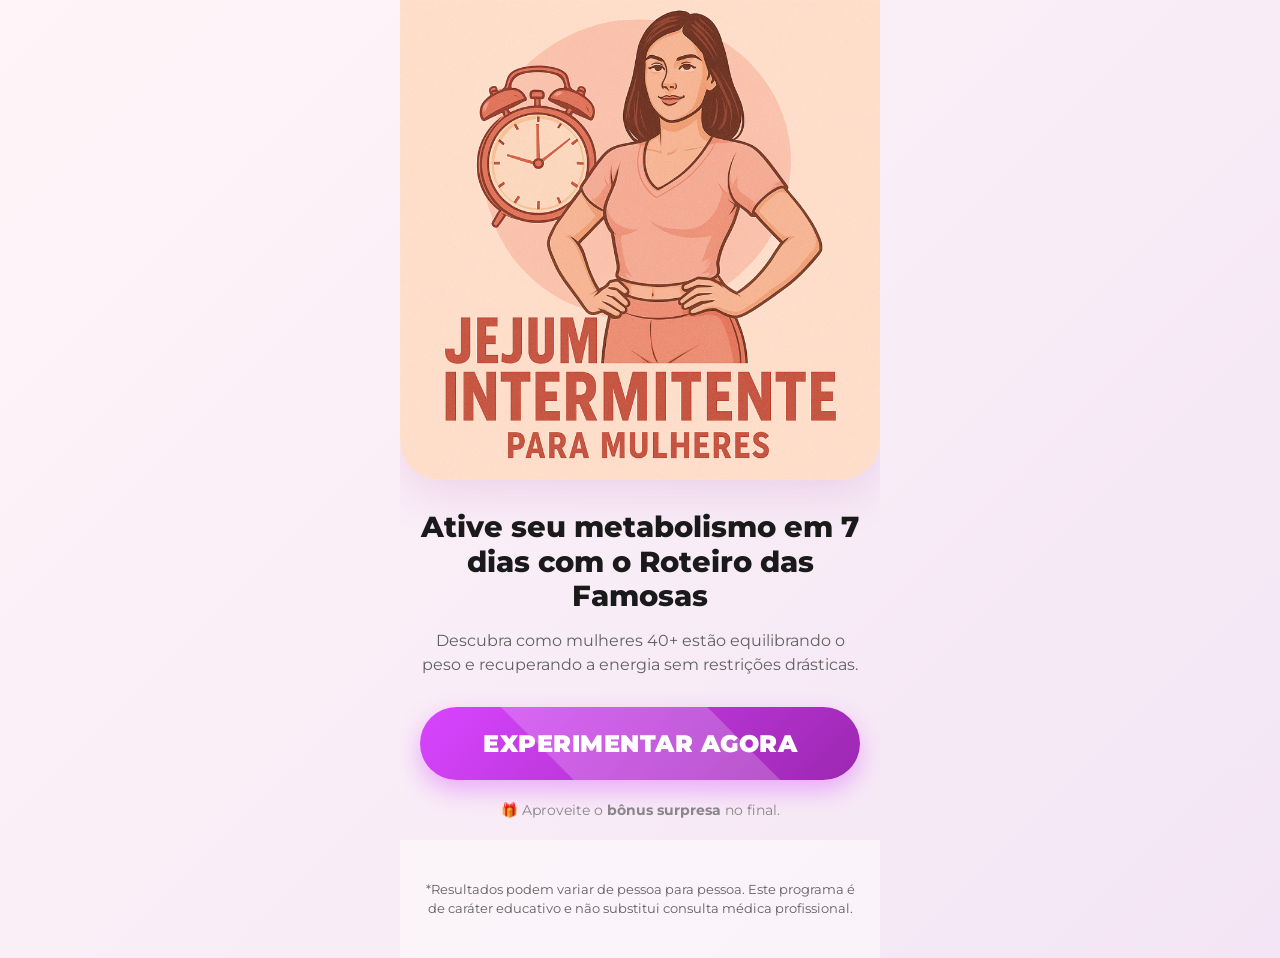
==== index.html @ 2162d51c "Add files via upload" ====
<!DOCTYPE html>
<html lang="pt-br">

<head>
    <meta charset="UTF-8">
    <meta name="viewport" content="width=device-width, initial-scale=1.0, maximum-scale=1.0, user-scalable=no">
    <title>Jejum Intermitente - Programa de Bem-Estar</title>
    <link rel="stylesheet" href="estilo.css">
    <link rel="preconnect" href="https://fonts.googleapis.com">
    <link rel="preconnect" href="https://fonts.gstatic.com" crossorigin>
    <link href="https://fonts.googleapis.com/css2?family=Montserrat:wght@400;600;700&display=swap" rel="stylesheet">
</head>

<body>
    <div id="app" class="mobile-container">
        <!-- Progress Bar (Hidden on Intro and Result) -->
        <div id="progress-container" class="progress-container hidden">
            <div class="logo-small">
                <span class="fire-icon">🔥</span> QueimaIntermitente
            </div>
            <div class="progress-bar">
                <div id="progress-fill" class="progress-fill"></div>
            </div>
        </div>

        <!-- Quiz Container -->
        <main id="quiz-content" class="quiz-content">
            <!-- Steps will be injected here by JS -->
        </main>

        <!-- Footer Disclaimers -->
        <footer class="compliance-footer">
            <p>*Resultados podem variar de pessoa para pessoa. Este programa é de caráter educativo e não substitui
                consulta médica profissional.</p>
        </footer>
    </div>

    <script src="script.js"></script>
</body>

</html>
---- estilo.css ----
:root {
    --primary-gradient: linear-gradient(135deg, #D845FF 0%, #9C27B0 100%);
    --bg-gradient: linear-gradient(135deg, #FFF5F8 0%, #F3E5F5 100%);
    --text-dark: #1A1A1A;
    --text-muted: #616161;
    --white: #FFFFFF;
    --success: #00C853;
    --error: #FF5252;
    --shadow-soft: 0 8px 32px rgba(156, 39, 176, 0.08);
    --shadow-strong: 0 12px 48px rgba(156, 39, 176, 0.15);
    --border-radius: 24px;
    --transition: all 0.4s cubic-bezier(0.175, 0.885, 0.32, 1.275);
}

* {
    margin: 0;
    padding: 0;
    box-sizing: border-box;
    -webkit-tap-highlight-color: transparent;
    font-family: 'Montserrat', sans-serif;
}

body {
    background: var(--bg-gradient);
    color: var(--text-dark);
    min-height: 100vh;
    overflow-x: hidden;
    width: 100%;
    line-height: 1.5;
}

html {
    overflow-x: hidden;
    width: 100%;
}

.mobile-container {
    max-width: 480px;
    margin: 0 auto;
    background: transparent;
    display: flex;
    flex-direction: column;
    position: relative;
    overflow-x: hidden;
}

/* Header & Progress */
.progress-container {
    padding: 20px;
    background: rgba(255, 255, 255, 0.8);
    backdrop-filter: blur(10px);
    -webkit-backdrop-filter: blur(10px);
    position: sticky;
    top: 0;
    z-index: 1000;
    border-bottom: 1px solid rgba(216, 69, 255, 0.1);
}

.logo-small {
    display: flex;
    align-items: center;
    justify-content: center;
    font-weight: 800;
    font-size: 1.1rem;
    margin-bottom: 15px;
    letter-spacing: -0.5px;
}

.logo-small .fire-icon {
    font-size: 1.3rem;
    margin-right: 8px;
    filter: drop-shadow(0 2px 4px rgba(216, 69, 255, 0.4));
}

.progress-bar {
    width: 100%;
    height: 10px;
    background: rgba(216, 69, 255, 0.1);
    border-radius: 10px;
    overflow: hidden;
}

.progress-fill {
    height: 100%;
    background: var(--primary-gradient);
    width: 0%;
    transition: width 0.6s ease;
    box-shadow: 0 0 10px rgba(216, 69, 255, 0.5);
}

/* Steps Content */
.quiz-content {
    flex: 1;
    padding: 20px;
}

.step {
    animation: slideUp 0.5s ease;
    width: 100%;
}

@keyframes slideUp {
    from {
        opacity: 0;
        transform: translateY(30px);
    }

    to {
        opacity: 1;
        transform: translateY(0);
    }
}

h1 {
    font-size: 1.8rem;
    font-weight: 800;
    text-align: center;
    margin-bottom: 15px;
    color: var(--text-dark);
    line-height: 1.2;
}

h2 {
    font-size: 1.5rem;
    font-weight: 700;
    text-align: center;
    margin-bottom: 25px;
    color: var(--text-dark);
}

p.description {
    text-align: center;
    color: var(--text-muted);
    font-size: 1rem;
    margin-bottom: 30px;
}

/* Cards Styling */
.options-grid {
    display: flex;
    flex-direction: column;
    gap: 15px;
}

.option-card {
    background: var(--white);
    border-radius: var(--border-radius);
    padding: 20px;
    display: flex;
    align-items: center;
    justify-content: space-between;
    box-shadow: var(--shadow-soft);
    border: 2px solid transparent;
    cursor: pointer;
    transition: var(--transition);
}

.option-card:active {
    transform: scale(0.96);
}

.option-card.selected {
    border-color: #D845FF;
    background: rgba(216, 69, 255, 0.03);
    box-shadow: var(--shadow-strong);
}

.option-content {
    display: flex;
    align-items: center;
    gap: 15px;
}

.option-emoji {
    font-size: 1.6rem;
}

.option-text {
    font-weight: 700;
    font-size: 1.25rem;
    color: var(--text-dark);
}

.arrow-icon {
    color: #D845FF;
    font-size: 1.4rem;
    font-weight: bold;
    opacity: 0.5;
}

/* Image Grid System - FIXED */
.grid-2x2 {
    display: grid;
    grid-template-columns: 1fr 1fr;
    gap: 15px;
    margin-bottom: 20px;
}

.image-card {
    background: var(--white);
    border-radius: 20px;
    overflow: hidden;
    box-shadow: var(--shadow-soft);
    border: 2px solid transparent;
    transition: var(--transition);
    display: flex;
    flex-direction: column;
}

.image-card:active {
    transform: scale(0.95);
}

.image-card.selected {
    border-color: #D845FF;
}

.image-container {
    height: 160px;
    width: 100%;
    position: relative;
    overflow: hidden;
    background: #f9f9f9;
}

.image-container img {
    width: 100%;
    height: 100%;
    object-fit: cover;
    /* This makes all images uniform */
    object-position: center top;
}

.image-label {
    padding: 12px;
    text-align: center;
    font-weight: 700;
    font-size: 1.05rem;
    background: var(--white);
    color: var(--text-dark);
}

/* Intro Page */
.intro-hero {
    margin: -20px -20px 30px -20px;
    border-radius: 0 0 40px 40px;
    overflow: hidden;
    box-shadow: var(--shadow-strong);
}

.intro-hero img {
    width: 100%;
    display: block;
}

.cta-button {
    background: var(--primary-gradient);
    color: var(--white);
    border: none;
    padding: 22px;
    border-radius: 50px;
    font-size: 1.5rem;
    font-weight: 900;
    display: flex;
    justify-content: center;
    align-items: center;
    text-align: center;
    width: 100%;
    text-transform: uppercase;
    letter-spacing: 0.5px;
    box-shadow: 0 10px 25px rgba(216, 69, 255, 0.4);
    cursor: pointer;
    transition: var(--transition);
    position: relative;
    overflow: hidden;
}

.cta-button::after {
    content: '';
    position: absolute;
    top: -50%;
    left: -50%;
    width: 200%;
    height: 200%;
    background: rgba(255, 255, 255, 0.2);
    transform: rotate(45deg);
    animation: shine 3s infinite;
}

@keyframes shine {
    from {
        transform: translateX(-100%) rotate(45deg);
    }

    to {
        transform: translateX(100%) rotate(45deg);
    }
}

.cta-button:active {
    transform: scale(0.95);
}

.cta-button.green {
    background: linear-gradient(135deg, #00C853 0%, #009624 100%);
    box-shadow: 0 10px 25px rgba(0, 200, 83, 0.3);
}

/* Sliders CUSTOM */
.slider-container {
    padding: 30px 0;
    text-align: center;
}

.slider-value {
    font-size: 4rem;
    font-weight: 900;
    color: #D845FF;
    line-height: 1;
}

.slider-unit {
    font-size: 1.2rem;
    color: var(--text-muted);
    font-weight: 600;
}

input[type=range] {
    -webkit-appearance: none;
    appearance: none;
    width: 100%;
    height: 12px;
    background: rgba(216, 69, 255, 0.1);
    border-radius: 10px;
    outline: none;
    margin: 30px 0;
}

input[type=range]::-webkit-slider-thumb {
    -webkit-appearance: none;
    width: 32px;
    height: 32px;
    background: var(--white);
    border: 4px solid #D845FF;
    border-radius: 50%;
    cursor: pointer;
    box-shadow: 0 4px 12px rgba(216, 69, 255, 0.3);
}

/* Results & Charts */
.result-card {
    background: var(--white);
    border-radius: 30px;
    padding: 30px;
    box-shadow: var(--shadow-strong);
    margin-bottom: 25px;
}

.chart-header {
    font-weight: 700;
    font-size: 1.15rem;
    margin-bottom: 8px;
    display: flex;
    justify-content: space-between;
}

.chart-bar-bg {
    height: 14px;
    background: #EEE;
    border-radius: 20px;
    overflow: hidden;
    margin-bottom: 20px;
}

.chart-bar-fill {
    height: 100%;
    border-radius: 20px;
    animation: fillBar 1.5s ease-out;
}

@keyframes fillBar {
    from {
        width: 0;
    }
}

/* Sales Page (Offer) */
.offer-page {
    overflow-x: hidden;
    width: 100%;
}

.offer-header {
    background: var(--white);
    padding: 15px;
    border-radius: 0 0 25px 25px;
    box-shadow: var(--shadow-soft);
    position: sticky;
    top: 0;
    z-index: 2000;
}

.feature-box {
    background: var(--white);
    padding: 25px;
    border-radius: 30px;
    box-shadow: var(--shadow-strong);
    margin: 25px 0;
    border-left: 8px solid var(--success);
}



/* Footer Compliance */
.compliance-footer {
    padding: 40px 25px;
    text-align: center;
    font-size: 0.8rem;
    color: var(--text-muted);
    background: rgba(255, 255, 255, 0.5);
    margin-top: auto;
}

/* Video & Image Carousel TikTok Style */
.video-carousel {
    display: flex;
    overflow-x: auto;
    gap: 15px;
    padding: 20px 10px;
    scrollbar-width: none;
    scroll-snap-type: x mandatory;
    -webkit-overflow-scrolling: touch;
}

.video-carousel::-webkit-scrollbar {
    display: none;
}

.carousel-proof-item {
    min-width: 280px;
    /* Peek effect on small screens */
    height: 497px;
    /* 9:16 ratio for 280px width */
    background: #000;
    border-radius: 20px;
    scroll-snap-align: center;
    overflow: hidden;
    position: relative;
    box-shadow: var(--shadow-strong);
    flex-shrink: 0;
}

.carousel-proof-item iframe,
.carousel-proof-item img,
.carousel-proof-item wistia-player {
    width: 100%;
    height: 100%;
    border: none;
    object-fit: cover;
}

.proof-name-tag {
    position: absolute;
    bottom: 20px;
    left: 20px;
    background: rgba(0, 0, 0, 0.6);
    backdrop-filter: blur(5px);
    color: white;
    padding: 8px 16px;
    border-radius: 50px;
    font-size: 0.85rem;
    font-weight: 700;
    z-index: 10;
    display: flex;
    align-items: center;
    gap: 8px;
}

.proof-name-tag::before {
    content: '';
    width: 8px;
    height: 8px;
    background: #34C759;
    border-radius: 50%;
}

/* App & Bonus 3D Scene */
.bonus-app-scene {
    position: relative;
    height: 480px;
    display: flex;
    align-items: center;
    justify-content: center;
    margin: 40px 0;
    perspective: 1200px;
    width: 100%;
    overflow: visible;
    /* But parent will clip */
}

/* 3D Book (Guia de Alimentos) */
.book-3d {
    position: absolute;
    width: 110px;
    height: 160px;
    background: white;
    transform: rotateY(-25deg) rotateX(10deg) translateX(0);
    /* Start hidden/behind */
    opacity: 0;
    box-shadow: 10px 10px 30px rgba(0, 0, 0, 0.15);
    border-radius: 4px 12px 12px 4px;
    border-left: 10px solid #D845FF;
    display: flex;
    align-items: center;
    justify-content: center;
    padding: 12px;
    text-align: center;
    z-index: 2;
    transition: transform 1s cubic-bezier(0.175, 0.885, 0.32, 1.275), opacity 0.8s;
}

.book-3d.reveal {
    transform: rotateY(-20deg) rotateX(10deg) translateX(-180px);
    opacity: 1;
}

/* 3D Notebook (Protocolo Menopausa) */
.notebook-3d {
    position: absolute;
    width: 115px;
    height: 155px;
    background: #fff;
    transform: rotateY(25deg) rotateX(10deg) translateX(0);
    /* Start hidden/behind */
    opacity: 0;
    box-shadow: -10px 10px 30px rgba(0, 0, 0, 0.15);
    border-radius: 12px;
    border-left: 12px solid #555;
    /* Coil look */
    display: flex;
    align-items: center;
    justify-content: center;
    padding: 12px;
    text-align: center;
    z-index: 2;
    transition: transform 1s cubic-bezier(0.175, 0.885, 0.32, 1.275) 0.2s, opacity 0.8s 0.2s;
}

.notebook-3d.reveal {
    transform: rotateY(20deg) rotateX(10deg) translateX(180px);
    opacity: 1;
}

.book-title {
    font-size: 0.6rem;
    font-weight: 900;
    color: #444;
    line-height: 1.3;
}

.bonus-badge {
    position: absolute;
    top: -12px;
    right: -10px;
    background: #ff5252;
    color: white;
    padding: 4px 10px;
    border-radius: 20px;
    font-size: 0.6rem;
    font-weight: 900;
    box-shadow: 0 4px 10px rgba(0, 0, 0, 0.1);
    z-index: 10;
}

/* Phone Mockup */
.phone-frame {
    z-index: 5;
    width: 220px;
    height: 440px;
    background: #111;
    border-radius: 40px;
    margin: 0 auto;
    padding: 12px;
    position: relative;
    box-shadow: 0 40px 80px rgba(216, 69, 255, 0.25);
}

.phone-frame::before {
    content: '';
    position: absolute;
    top: 25px;
    left: 50%;
    transform: translateX(-50%);
    width: 60px;
    height: 20px;
    background: #111;
    border-radius: 10px;
    z-index: 10;
}

.phone-screen-content {
    width: 100%;
    height: 100%;
    background: var(--bg-gradient);
    border-radius: 30px;
    overflow: hidden;
    position: relative;
    display: flex;
    flex-direction: column;
}

.mock-header {
    height: 15%;
    background: white;
    width: 100%;
}

.mock-timer {
    height: 40%;
    display: flex;
    align-items: center;
    justify-content: center;
}

.mock-circle {
    width: 80px;
    height: 80px;
    border: 5px solid #F0F0F0;
    border-radius: 50%;
    border-top-color: #D845FF;
}

.mock-button {
    width: 80%;
    height: 25px;
    background: #D845FF;
    margin: 10px auto;
    border-radius: 20px;
}

/* Redesigned Pricing */
.pricing-options {
    display: flex;
    flex-direction: column;
    gap: 30px;
    margin: 40px 0;
}

.price-card {
    background: white;
    border-radius: 30px;
    padding: 35px 20px;
    position: relative;
    border: 1px solid #EEE;
    text-align: center;
    transition: all 0.3s ease;
}

.price-card.popular {
    border: 2px solid #D845FF;
    box-shadow: 0 20px 50px rgba(216, 69, 255, 0.15);
}

.popular-badge {
    position: absolute;
    top: -14px;
    left: 50%;
    transform: translateX(-50%);
    background: var(--primary-gradient);
    color: white;
    padding: 6px 22px;
    border-radius: 50px;
    font-size: 0.75rem;
    font-weight: 900;
}

.benefit-list {
    text-align: left;
    margin: 20px auto;
    max-width: 240px;
    display: flex;
    flex-direction: column;
    gap: 12px;
}

.benefit-item {
    font-size: 1.15rem;
    color: #444;
    display: flex;
    align-items: center;
    gap: 10px;
}

.price-card .old-price {
    text-decoration: line-through;
    color: #AAA;
    font-size: 1rem;
    font-weight: 600;
}

.price-card .current-price {
    font-size: 3.5rem;
    font-weight: 900;
    color: #333;
    line-height: 1;
    margin: 10px 0;
}

/* Expert Section Shrinking */
.expert-card {
    background: white;
    border-radius: 30px;
    padding: 30px 20px;
    margin-top: 60px;
}

.expert-img-wrapper {
    position: relative;
    width: 100px;
    height: 100px;
    margin: -80px auto 20px;
}

.expert-img-wrapper img {
    border: 6px solid white;
    box-shadow: var(--shadow-strong);
    border-radius: 50%;
    object-fit: cover;
}

.hidden {
    display: none !important;
}
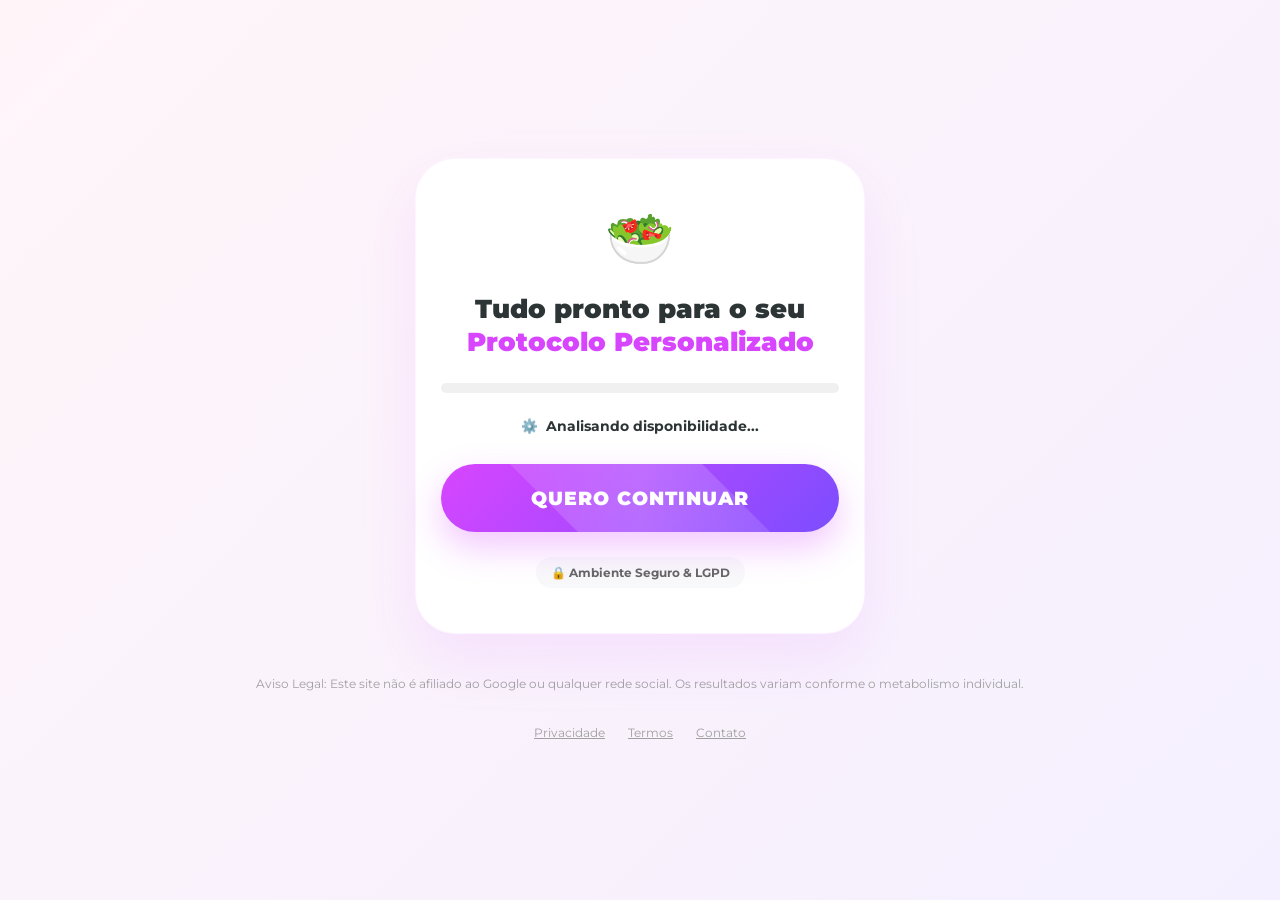
==== commit 518bbe6a: "Add files via upload" ====
--- a/index.html
+++ b/index.html
@@ -4,38 +4,237 @@
 <head>
     <meta charset="UTF-8">
     <meta name="viewport" content="width=device-width, initial-scale=1.0, maximum-scale=1.0, user-scalable=no">
-    <title>Jejum Intermitente - Programa de Bem-Estar</title>
-    <link rel="stylesheet" href="estilo.css">
-    <link rel="preconnect" href="https://fonts.googleapis.com">
-    <link rel="preconnect" href="https://fonts.gstatic.com" crossorigin>
-    <link href="https://fonts.googleapis.com/css2?family=Montserrat:wght@400;600;700&display=swap" rel="stylesheet">
+    <title>Jejum Intermitente - Comece Sua Transformação</title>
+    <link href="https://fonts.googleapis.com/css2?family=Montserrat:wght@400;700;900&display=swap" rel="stylesheet">
+    <style>
+        :root {
+            --primary: #D845FF;
+            --primary-light: #F3E5F5;
+            --secondary: #FF4081;
+            --bg-gradient: linear-gradient(135deg, #FFF5F9 0%, #F5F0FF 100%);
+            --text: #2D3436;
+            --white: #FFFFFF;
+        }
+
+        * {
+            margin: 0;
+            padding: 0;
+            box-sizing: border-box;
+            font-family: 'Montserrat', sans-serif;
+            -webkit-tap-highlight-color: transparent;
+        }
+
+        body {
+            background: var(--bg-gradient);
+            color: var(--text);
+            min-height: 100vh;
+            display: flex;
+            flex-direction: column;
+            align-items: center;
+            justify-content: center;
+            padding: 20px;
+            overflow-x: hidden;
+            text-align: center;
+        }
+
+        .container {
+            max-width: 450px;
+            width: 100%;
+            background: var(--white);
+            border-radius: 40px;
+            padding: 45px 25px;
+            box-shadow: 0 25px 60px rgba(216, 69, 255, 0.1);
+            border: 1px solid rgba(216, 69, 255, 0.05);
+            animation: fadeIn 0.8s ease-out;
+            position: relative;
+        }
+
+        @keyframes fadeIn {
+            from {
+                opacity: 0;
+                transform: translateY(20px);
+            }
+
+            to {
+                opacity: 1;
+                transform: translateY(0);
+            }
+        }
+
+        .icon-box {
+            font-size: 3.5rem;
+            margin-bottom: 20px;
+            display: inline-block;
+            animation: bounce 2s infinite ease-in-out;
+        }
+
+        @keyframes bounce {
+
+            0%,
+            100% {
+                transform: translateY(0);
+            }
+
+            50% {
+                transform: translateY(-10px);
+            }
+        }
+
+        h1 {
+            font-weight: 900;
+            font-size: 1.6rem;
+            color: var(--text);
+            line-height: 1.3;
+            margin-bottom: 20px;
+        }
+
+        h1 span {
+            color: var(--primary);
+        }
+
+        .progress-container {
+            width: 100%;
+            height: 10px;
+            background: #F0F0F0;
+            border-radius: 20px;
+            margin: 25px 0;
+            overflow: hidden;
+            position: relative;
+        }
+
+        .progress-bar {
+            width: 0%;
+            height: 100%;
+            background: linear-gradient(90deg, var(--primary), var(--accent));
+            border-radius: 20px;
+            animation: growProgress 1.5s cubic-bezier(0.1, 0.7, 1.0, 0.1) forwards;
+        }
+
+        @keyframes growProgress {
+            to {
+                width: 45%;
+            }
+        }
+
+        .status-text {
+            font-size: 0.85rem;
+            font-weight: 700;
+            color: var(--text-muted);
+            margin-bottom: 30px;
+            display: flex;
+            align-items: center;
+            justify-content: center;
+            gap: 8px;
+        }
+
+        .cta-btn {
+            display: flex;
+            align-items: center;
+            justify-content: center;
+            background: linear-gradient(135deg, #D845FF 0%, #7C4DFF 100%);
+            color: var(--white);
+            text-decoration: none;
+            padding: 22px 30px;
+            border-radius: 50px;
+            font-weight: 900;
+            font-size: 1.2rem;
+            width: 100%;
+            box-shadow: 0 15px 35px rgba(216, 69, 255, 0.3);
+            transition: all 0.3s ease;
+            text-transform: uppercase;
+            letter-spacing: 1px;
+            position: relative;
+            overflow: hidden;
+        }
+
+        .cta-btn::after {
+            content: '';
+            position: absolute;
+            top: -50%;
+            left: -50%;
+            width: 200%;
+            height: 200%;
+            background: linear-gradient(45deg, transparent, rgba(255, 255, 255, 0.2), transparent);
+            transform: rotate(45deg);
+            animation: shine 3s infinite;
+        }
+
+        @keyframes shine {
+            0% {
+                left: -150%;
+            }
+
+            100% {
+                left: 150%;
+            }
+        }
+
+        .cta-btn:active {
+            transform: scale(0.96);
+            box-shadow: 0 8px 20px rgba(216, 69, 255, 0.2);
+        }
+
+        .compliance-footer {
+            margin-top: 40px;
+            font-size: 0.75rem;
+            line-height: 1.6;
+            color: #A0A0A0;
+            padding: 0 10px;
+        }
+
+        .compliance-footer a {
+            color: #A0A0A0;
+            text-decoration: underline;
+            margin: 0 10px;
+        }
+
+        .trust-badge {
+            background: #F8F9FA;
+            padding: 8px 15px;
+            border-radius: 50px;
+            display: inline-flex;
+            align-items: center;
+            gap: 8px;
+            font-size: 0.75rem;
+            font-weight: 700;
+            color: #666;
+            margin-top: 25px;
+        }
+    </style>
 </head>
 
 <body>
-    <div id="app" class="mobile-container">
-        <!-- Progress Bar (Hidden on Intro and Result) -->
-        <div id="progress-container" class="progress-container hidden">
-            <div class="logo-small">
-                <span class="fire-icon">🔥</span> QueimaIntermitente
-            </div>
-            <div class="progress-bar">
-                <div id="progress-fill" class="progress-fill"></div>
-            </div>
-        </div>
-
-        <!-- Quiz Container -->
-        <main id="quiz-content" class="quiz-content">
-            <!-- Steps will be injected here by JS -->
-        </main>
-
-        <!-- Footer Disclaimers -->
-        <footer class="compliance-footer">
-            <p>*Resultados podem variar de pessoa para pessoa. Este programa é de caráter educativo e não substitui
-                consulta médica profissional.</p>
-        </footer>
+
+    <div class="container">
+        <div class="icon-box">🥗</div>
+
+        <h1>Tudo pronto para o seu<br><span>Protocolo Personalizado</span></h1>
+
+        <div class="progress-container">
+            <div class="progress-bar"></div>
+        </div>
+
+        <div class="status-text">
+            <span>⚙️</span> Analisando disponibilidade...
+        </div>
+
+        <a href="quiz.html" class="cta-btn">QUERO CONTINUAR</a>
+
+        <div class="trust-badge">
+            🔒 Ambiente Seguro & LGPD
+        </div>
     </div>
 
-    <script src="script.js"></script>
+    <div class="compliance-footer">
+        Aviso Legal: Este site não é afiliado ao Google ou qualquer rede social.
+        Os resultados variam conforme o metabolismo individual.<br><br>
+        <div style="margin-top: 10px;">
+            <a href="#">Privacidade</a>
+            <a href="#">Termos</a>
+            <a href="#">Contato</a>
+        </div>
+    </div>
+
 </body>
 
 </html>
